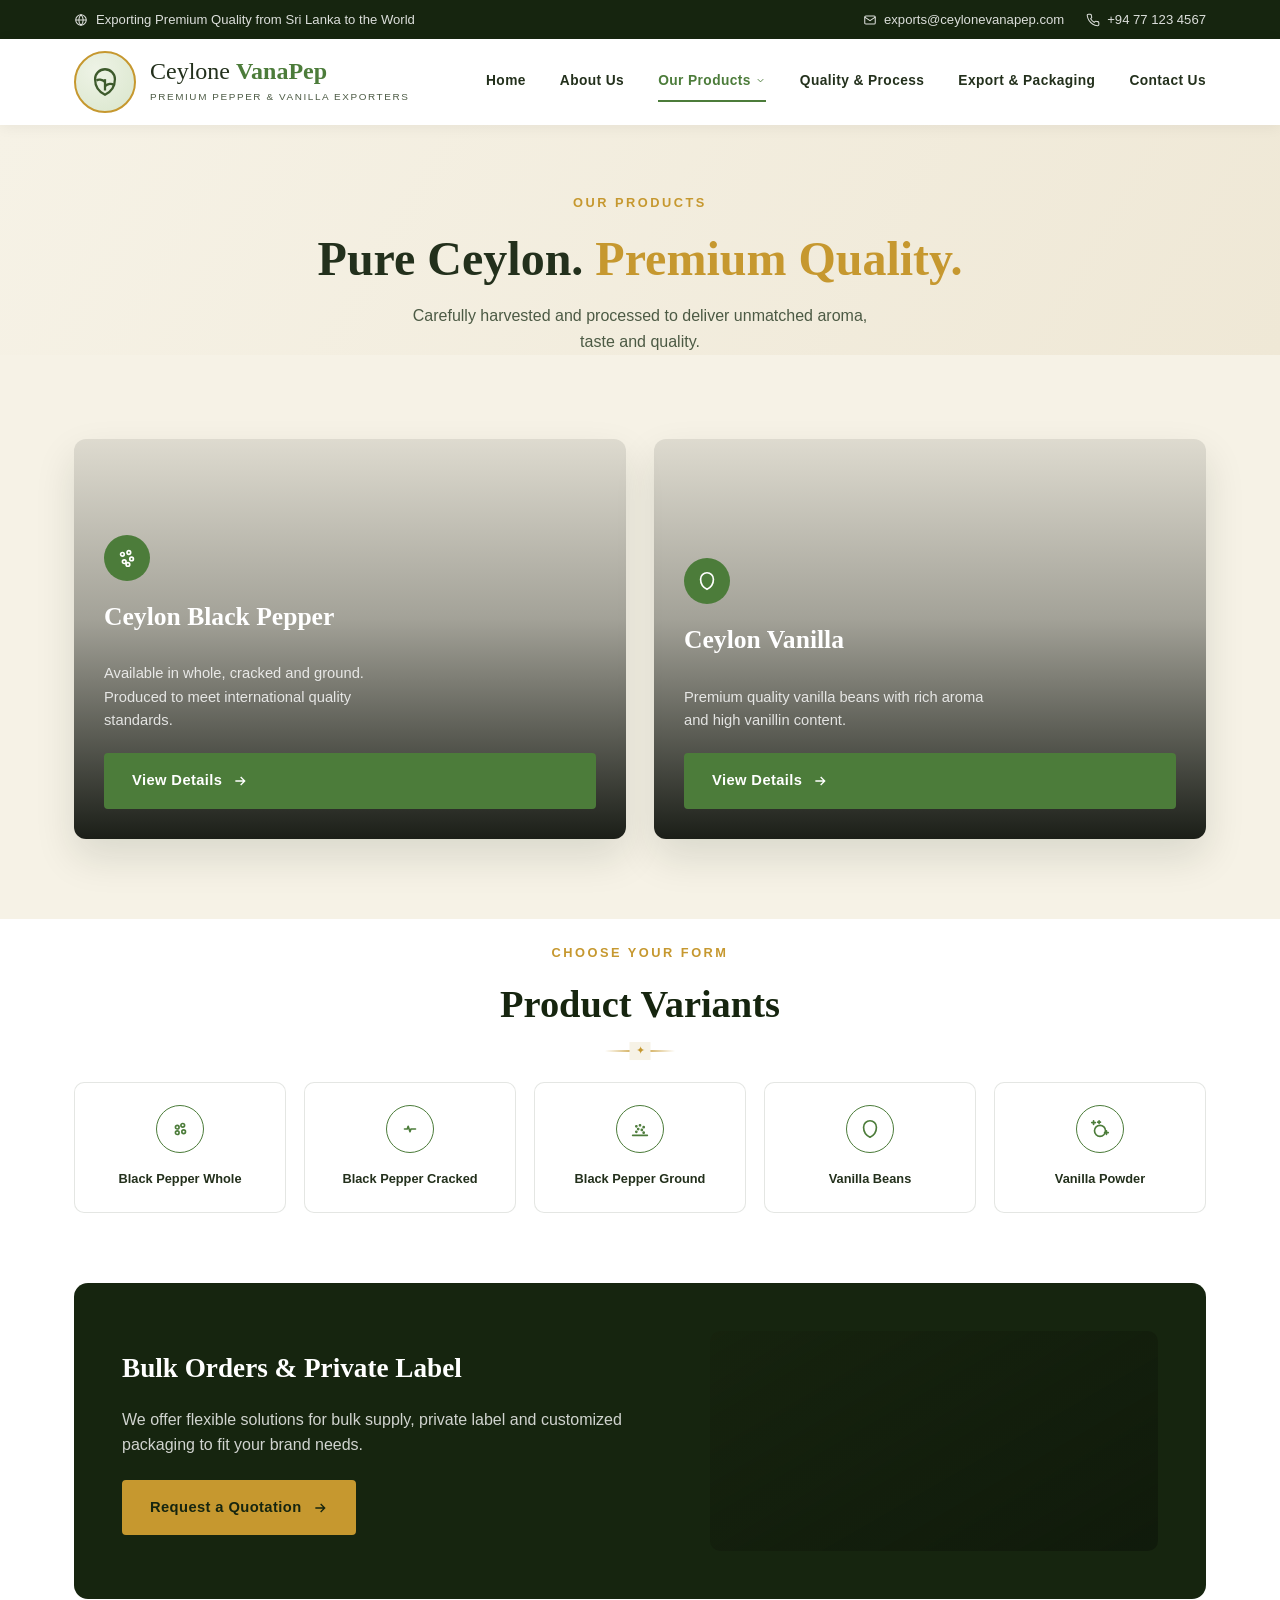
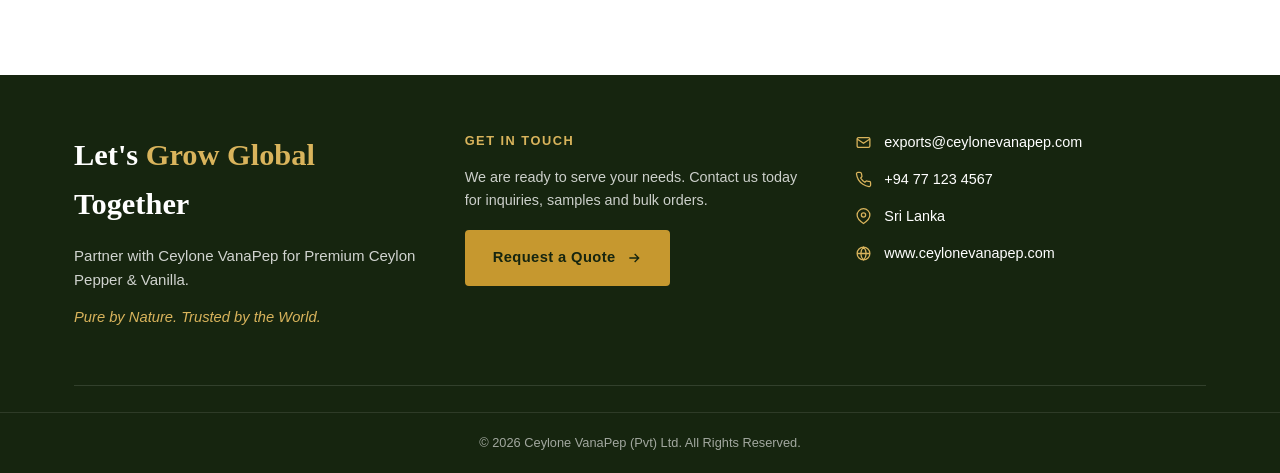
==== products.html @ 0f171f82 "Initial commit" ====
<!DOCTYPE html>
<html lang="en">
<head>
<meta charset="UTF-8" />
<meta name="viewport" content="width=device-width, initial-scale=1.0" />
<title>Our Products | Ceylone VanaPep</title>
<meta name="description" content="Explore Ceylone VanaPep's range of Ceylon Black Pepper and Vanilla products, available whole, cracked, ground and in bulk or private-label packaging." />
<link rel="stylesheet" href="css/style.css" />
</head>
<body>

<div class="topbar">
  <div class="container">
    <div class="topbar-left">
      <svg viewBox="0 0 24 24" fill="none" stroke="currentColor" stroke-width="1.8"><circle cx="12" cy="12" r="9"/><path d="M3 12h18M12 3c2.5 2.5 3.8 5.6 3.8 9s-1.3 6.5-3.8 9c-2.5-2.5-3.8-5.6-3.8-9s1.3-6.5 3.8-9z"/></svg>
      <span>Exporting Premium Quality from Sri Lanka to the World</span>
    </div>
    <div class="topbar-right">
      <a href="mailto:exports@ceylonevanapep.com">
        <svg viewBox="0 0 24 24" fill="none" stroke="currentColor" stroke-width="1.8"><rect x="3" y="5" width="18" height="14" rx="2"/><path d="m3 7 9 6 9-6"/></svg>
        exports@ceylonevanapep.com
      </a>
      <a href="tel:+94771234567">
        <svg viewBox="0 0 24 24" fill="none" stroke="currentColor" stroke-width="1.8"><path d="M22 16.9v3a2 2 0 0 1-2.2 2 19.8 19.8 0 0 1-8.6-3.1 19.5 19.5 0 0 1-6-6A19.8 19.8 0 0 1 2.1 4.2 2 2 0 0 1 4.1 2h3a2 2 0 0 1 2 1.7c.1.9.3 1.8.6 2.7a2 2 0 0 1-.4 2.1L8 9.9a16 16 0 0 0 6 6l1.4-1.3a2 2 0 0 1 2.1-.4c.9.3 1.8.5 2.7.6a2 2 0 0 1 1.8 2.1z"/></svg>
        +94 77 123 4567
      </a>
    </div>
  </div>
</div>

<header class="site-header">
  <div class="container">
    <a href="index.html" class="brand">
      <div class="brand-mark">
        <svg viewBox="0 0 24 24" fill="none" stroke="#3d5a2c" stroke-width="1.6"><path d="M12 21c-4-2-7-6-7-11a7 7 0 0 1 14 0c0 5-3 9-7 11z"/><path d="M12 10v8"/><path d="M12 12c-2-2-5-2-6-1"/><path d="M12 15c2-2 5-2 6-1"/></svg>
      </div>
      <div>
        <div class="brand-name">Ceylone <span>VanaPep</span></div>
        <div class="brand-tag">Premium Pepper &amp; Vanilla Exporters</div>
      </div>
    </a>
    <nav class="main-nav">
      <ul>
        <li><a href="index.html">Home</a></li>
        <li><a href="about.html">About Us</a></li>
        <li class="nav-dropdown">
          <a href="products.html" class="active">Our Products
            <svg viewBox="0 0 24 24" fill="none" stroke="currentColor" stroke-width="2"><path d="m6 9 6 6 6-6"/></svg>
          </a>
          <div class="dropdown-panel">
            <a href="#pepper">Ceylon Black Pepper</a>
            <a href="#vanilla">Ceylon Vanilla</a>
          </div>
        </li>
        <li><a href="quality.html">Quality &amp; Process</a></li>
        <li><a href="export.html">Export &amp; Packaging</a></li>
        <li><a href="contact.html">Contact Us</a></li>
      </ul>
    </nav>
    <button class="nav-toggle" aria-label="Toggle menu">
      <svg viewBox="0 0 24 24" fill="none" stroke="currentColor" stroke-width="2"><path d="M4 7h16M4 12h16M4 17h16"/></svg>
    </button>
  </div>
  <nav class="mobile-nav">
    <a href="index.html">Home</a>
    <a href="about.html">About Us</a>
    <a href="products.html" class="active">Our Products</a>
    <a href="quality.html">Quality &amp; Process</a>
    <a href="export.html">Export &amp; Packaging</a>
    <a href="contact.html">Contact Us</a>
  </nav>
</header>

<section class="page-hero" style="padding-bottom:0;">
  <div class="container" style="grid-template-columns:1fr;text-align:center;">
    <div>
      <span class="eyebrow" style="justify-content:center;">Our Products</span>
      <h1 style="margin-top:6px;">Pure Ceylon. <span>Premium Quality.</span></h1>
      <p style="margin:0 auto;">Carefully harvested and processed to deliver unmatched aroma, taste and quality.</p>
    </div>
  </div>
</section>

<section class="products-section" style="padding-top:44px;">
  <div class="container">
    <div class="product-grid">
      <div class="product-card pepper-bg" id="pepper">
        <div class="product-badge"><svg viewBox="0 0 24 24" fill="none" stroke="#fff" stroke-width="1.8"><circle cx="7" cy="8" r="2"/><circle cx="14" cy="6" r="2"/><circle cx="17" cy="13" r="2"/><circle cx="9" cy="16" r="2"/><circle cx="13" cy="19" r="2"/></svg></div>
        <h3>Ceylon Black Pepper</h3>
        <p>Available in whole, cracked and ground. Produced to meet international quality standards.</p>
        <a href="contact.html" class="btn btn-green">View Details
          <svg viewBox="0 0 24 24" fill="none" stroke="currentColor" stroke-width="2"><path d="M5 12h14M13 6l6 6-6 6"/></svg>
        </a>
      </div>
      <div class="product-card vanilla-bg" id="vanilla">
        <div class="product-badge"><svg viewBox="0 0 24 24" fill="none" stroke="#fff" stroke-width="1.8"><path d="M12 21c-4-2-7-6-7-11a7 7 0 0 1 14 0c0 5-3 9-7 11z"/></svg></div>
        <h3>Ceylon Vanilla</h3>
        <p>Premium quality vanilla beans with rich aroma and high vanillin content.</p>
        <a href="contact.html" class="btn btn-green">View Details
          <svg viewBox="0 0 24 24" fill="none" stroke="currentColor" stroke-width="2"><path d="M5 12h14M13 6l6 6-6 6"/></svg>
        </a>
      </div>
    </div>
  </div>
</section>

<section class="content-section white" style="padding-top:20px;">
  <div class="container center">
    <span class="eyebrow">Choose Your Form</span>
    <h2 class="section-title">Product Variants</h2>
    <div class="divider"></div>
  </div>
  <div class="container">
    <div class="variant-row">
      <div class="variant-card">
        <div class="icon-circle"><svg viewBox="0 0 24 24" fill="none" stroke-width="1.8" stroke-linecap="round" stroke-linejoin="round"><circle cx="9" cy="10" r="2"/><circle cx="15" cy="8" r="2"/><circle cx="16" cy="15" r="2"/><circle cx="9" cy="16" r="2"/></svg></div>
        <span>Black Pepper Whole</span>
      </div>
      <div class="variant-card">
        <div class="icon-circle"><svg viewBox="0 0 24 24" fill="none" stroke-width="1.8" stroke-linecap="round" stroke-linejoin="round"><path d="M6 12h3l1-3 2 6 1-3h5"/></svg></div>
        <span>Black Pepper Cracked</span>
      </div>
      <div class="variant-card">
        <div class="icon-circle"><svg viewBox="0 0 24 24" fill="none" stroke-width="1.8" stroke-linecap="round" stroke-linejoin="round"><circle cx="8" cy="9" r="0.6" fill="currentColor"/><circle cx="12" cy="8" r="0.6" fill="currentColor"/><circle cx="16" cy="10" r="0.6" fill="currentColor"/><circle cx="10" cy="12" r="0.6" fill="currentColor"/><circle cx="14" cy="13" r="0.6" fill="currentColor"/><circle cx="8" cy="15" r="0.6" fill="currentColor"/><circle cx="16" cy="16" r="0.6" fill="currentColor"/><path d="M4 19h16"/></svg></div>
        <span>Black Pepper Ground</span>
      </div>
      <div class="variant-card">
        <div class="icon-circle"><svg viewBox="0 0 24 24" fill="none" stroke-width="1.8" stroke-linecap="round" stroke-linejoin="round"><path d="M12 21c-4-2-7-6-7-11a7 7 0 0 1 14 0c0 5-3 9-7 11z"/></svg></div>
        <span>Vanilla Beans</span>
      </div>
      <div class="variant-card">
        <div class="icon-circle"><svg viewBox="0 0 24 24" fill="none" stroke-width="1.8" stroke-linecap="round" stroke-linejoin="round"><path d="M5 3v4M3 5h4M19 14v4M17 16h4M11 3v3M9.5 4.5h3"/><circle cx="12" cy="14" r="6"/></svg></div>
        <span>Vanilla Powder</span>
      </div>
    </div>

    <div class="bulk-band">
      <div>
        <h3>Bulk Orders &amp; Private Label</h3>
        <p>We offer flexible solutions for bulk supply, private label and customized packaging to fit your brand needs.</p>
        <a href="contact.html" class="btn btn-gold">Request a Quotation
          <svg viewBox="0 0 24 24" fill="none" stroke="currentColor" stroke-width="2"><path d="M5 12h14M13 6l6 6-6 6"/></svg>
        </a>
      </div>
      <div class="bulk-media"></div>
    </div>
  </div>
</section>

<section class="footer-cta">
  <div class="container">
    <div class="cta-top">
      <div>
        <h2>Let's <span class="accent">Grow Global</span> Together</h2>
        <p class="cta-desc">Partner with Ceylone VanaPep for Premium Ceylon Pepper &amp; Vanilla.</p>
        <p class="tagline">Pure by Nature. Trusted by the World.</p>
      </div>
      <div class="cta-mid">
        <h5>Get in Touch</h5>
        <p>We are ready to serve your needs. Contact us today for inquiries, samples and bulk orders.</p>
        <a href="contact.html" class="btn btn-gold">Request a Quote
          <svg viewBox="0 0 24 24" fill="none" stroke="currentColor" stroke-width="2"><path d="M5 12h14M13 6l6 6-6 6"/></svg>
        </a>
      </div>
      <div>
        <ul class="cta-contact-list">
          <li><svg viewBox="0 0 24 24" fill="none" stroke="currentColor" stroke-width="1.8"><rect x="3" y="5" width="18" height="14" rx="2"/><path d="m3 7 9 6 9-6"/></svg> exports@ceylonevanapep.com</li>
          <li><svg viewBox="0 0 24 24" fill="none" stroke="currentColor" stroke-width="1.8"><path d="M22 16.9v3a2 2 0 0 1-2.2 2 19.8 19.8 0 0 1-8.6-3.1 19.5 19.5 0 0 1-6-6A19.8 19.8 0 0 1 2.1 4.2 2 2 0 0 1 4.1 2h3a2 2 0 0 1 2 1.7c.1.9.3 1.8.6 2.7a2 2 0 0 1-.4 2.1L8 9.9a16 16 0 0 0 6 6l1.4-1.3a2 2 0 0 1 2.1-.4c.9.3 1.8.5 2.7.6a2 2 0 0 1 1.8 2.1z"/></svg> +94 77 123 4567</li>
          <li><svg viewBox="0 0 24 24" fill="none" stroke="currentColor" stroke-width="1.8"><path d="M21 10c0 6-9 12-9 12s-9-6-9-12a9 9 0 0 1 18 0z"/><circle cx="12" cy="10" r="3"/></svg> Sri Lanka</li>
          <li><svg viewBox="0 0 24 24" fill="none" stroke="currentColor" stroke-width="1.8"><circle cx="12" cy="12" r="9"/><path d="M3 12h18M12 3c2.5 2.5 3.8 5.6 3.8 9s-1.3 6.5-3.8 9c-2.5-2.5-3.8-5.6-3.8-9s1.3-6.5 3.8-9z"/></svg> www.ceylonevanapep.com</li>
        </ul>
      </div>
    </div>
  </div>
  <div class="footer-bottom">&copy; 2026 Ceylone VanaPep (Pvt) Ltd. All Rights Reserved.</div>
</section>

<script src="js/main.js"></script>
</body>
</html>
---- css/style.css ----
/* ==========================================================================
   Ceylone VanaPep — shared stylesheet
   ========================================================================== */

:root {
  --dark-green: #16250f;
  --dark-green-2: #1d2f14;
  --green: #4c7c3a;
  --green-mid: #416b31;
  --green-light: #79a562;
  --gold: #c6982f;
  --gold-light: #d9b45c;
  --cream: #f6f2e6;
  --cream-2: #efe8d6;
  --text-dark: #23301c;
  --text-mid: #4c5a44;
  --text-light: #f6f2e6;
  --white: #ffffff;
  --border-soft: rgba(35, 48, 28, 0.12);
  --shadow: 0 18px 40px rgba(20, 30, 15, 0.12);
  --font-head: Georgia, "Times New Roman", "Iowan Old Style", serif;
  --font-body: "Segoe UI", "Helvetica Neue", Arial, sans-serif;
}

* { box-sizing: border-box; }

html { scroll-behavior: smooth; }

body {
  margin: 0;
  font-family: var(--font-body);
  color: var(--text-dark);
  background: var(--cream);
  line-height: 1.6;
}

img { max-width: 100%; display: block; }

a { color: inherit; text-decoration: none; }

ul { list-style: none; margin: 0; padding: 0; }

.container {
  width: 100%;
  max-width: 1180px;
  margin: 0 auto;
  padding: 0 24px;
}

section { position: relative; }

/* -------------------- Utility -------------------- */

.eyebrow {
  display: inline-flex;
  align-items: center;
  gap: 8px;
  color: var(--gold);
  font-weight: 700;
  letter-spacing: 2.5px;
  font-size: 0.8rem;
  text-transform: uppercase;
}

.section-title {
  font-family: var(--font-head);
  font-size: clamp(1.8rem, 3vw, 2.5rem);
  margin: 10px 0 14px;
  color: var(--dark-green);
}

.section-sub {
  color: var(--text-mid);
  max-width: 640px;
  margin: 0 auto 8px;
}

.center { text-align: center; }

.divider {
  width: 70px;
  height: 2px;
  background: linear-gradient(90deg, transparent, var(--gold), transparent);
  margin: 14px auto;
  position: relative;
}
.divider::after {
  content: "\2726";
  position: absolute;
  left: 50%;
  top: 50%;
  transform: translate(-50%, -50%);
  color: var(--gold);
  font-size: 0.7rem;
  background: var(--cream);
  padding: 0 6px;
}
.divider.on-dark::after { background: var(--dark-green); }
.divider.left { margin-left: 0; }

.btn {
  display: inline-flex;
  align-items: center;
  gap: 10px;
  padding: 14px 26px;
  border-radius: 4px;
  font-weight: 600;
  font-size: 0.92rem;
  letter-spacing: 0.4px;
  border: 2px solid transparent;
  cursor: pointer;
  transition: all 0.2s ease;
}
.btn svg { width: 16px; height: 16px; flex-shrink: 0; }

.btn-green {
  background: var(--green);
  color: #fff;
  border-color: var(--green);
}
.btn-green:hover { background: var(--green-mid); border-color: var(--green-mid); }

.btn-outline-dark {
  background: transparent;
  color: var(--dark-green);
  border-color: var(--dark-green);
}
.btn-outline-dark:hover { background: var(--dark-green); color: #fff; }

.btn-outline-light {
  background: transparent;
  color: #fff;
  border-color: rgba(255,255,255,0.6);
}
.btn-outline-light:hover { background: #fff; color: var(--dark-green); }

.btn-gold {
  background: var(--gold);
  color: var(--dark-green);
  border-color: var(--gold);
}
.btn-gold:hover { background: var(--gold-light); border-color: var(--gold-light); }

.btn-block { width: 100%; justify-content: center; }

/* -------------------- Top bar -------------------- */

.topbar {
  background: var(--dark-green);
  color: rgba(255,255,255,0.85);
  font-size: 0.82rem;
}
.topbar .container {
  display: flex;
  align-items: center;
  justify-content: space-between;
  padding-top: 9px;
  padding-bottom: 9px;
  flex-wrap: wrap;
  gap: 6px;
}
.topbar-left { display: flex; align-items: center; gap: 8px; }
.topbar-right { display: flex; align-items: center; gap: 22px; }
.topbar-right a { display: flex; align-items: center; gap: 7px; }
.topbar-right a:hover { color: var(--gold-light); }
.topbar svg { width: 14px; height: 14px; }

/* -------------------- Header / nav -------------------- */

.site-header {
  background: #fff;
  box-shadow: 0 2px 14px rgba(0,0,0,0.06);
  position: sticky;
  top: 0;
  z-index: 100;
}
.site-header .container {
  display: flex;
  align-items: center;
  justify-content: space-between;
  padding-top: 12px;
  padding-bottom: 12px;
}

.brand { display: flex; align-items: center; gap: 14px; }

.brand-mark {
  width: 62px;
  height: 62px;
  border-radius: 50%;
  border: 2px solid var(--gold);
  display: flex;
  align-items: center;
  justify-content: center;
  flex-shrink: 0;
  background: radial-gradient(circle at 35% 30%, #eef3e6, #d9e6cc);
}
.brand-mark svg { width: 34px; height: 34px; }

.brand-name {
  font-family: var(--font-head);
  font-size: 1.5rem;
  color: var(--text-dark);
  line-height: 1.05;
}
.brand-name span { color: var(--green); font-weight: 700; }
.brand-tag {
  font-size: 0.62rem;
  letter-spacing: 1.6px;
  color: var(--text-mid);
  text-transform: uppercase;
  margin-top: 4px;
}

.main-nav ul { display: flex; gap: 34px; align-items: center; }
.main-nav a {
  font-size: 0.86rem;
  font-weight: 600;
  letter-spacing: 0.4px;
  color: var(--text-dark);
  padding: 8px 0;
  border-bottom: 2px solid transparent;
  display: flex;
  align-items: center;
  gap: 4px;
}
.main-nav a:hover, .main-nav a.active { color: var(--green); border-color: var(--green); }
.main-nav svg { width: 11px; height: 11px; }

.nav-dropdown { position: relative; }
.dropdown-panel {
  position: absolute;
  top: 100%;
  left: -18px;
  background: #fff;
  box-shadow: var(--shadow);
  border-radius: 8px;
  padding: 10px;
  min-width: 200px;
  opacity: 0;
  visibility: hidden;
  transform: translateY(8px);
  transition: all 0.18s ease;
}
.nav-dropdown:hover .dropdown-panel {
  opacity: 1; visibility: visible; transform: translateY(0);
}
.dropdown-panel a {
  display: block;
  padding: 9px 12px;
  border-radius: 5px;
  border: none;
  font-size: 0.85rem;
}
.dropdown-panel a:hover { background: var(--cream); color: var(--green); }

.nav-toggle {
  display: none;
  background: none;
  border: none;
  cursor: pointer;
  padding: 6px;
}
.nav-toggle svg { width: 26px; height: 26px; }

/* -------------------- Page header banner (inner pages) -------------------- */

.page-hero {
  background: linear-gradient(120deg, var(--cream) 0%, var(--cream-2) 100%);
  padding: 64px 0 56px;
  overflow: hidden;
}
.page-hero .container {
  display: grid;
  grid-template-columns: 1.05fr 0.95fr;
  gap: 50px;
  align-items: center;
}
.page-hero h1 {
  font-family: var(--font-head);
  font-size: clamp(2.2rem, 4vw, 3rem);
  margin: 0 0 6px;
  color: var(--text-dark);
}
.page-hero h1 span { color: var(--gold); }
.page-hero .italic-sub {
  font-style: italic;
  color: var(--green);
  font-size: 1.15rem;
  margin: 14px 0 16px;
}
.page-hero p { color: var(--text-mid); max-width: 480px; }
.page-hero-media {
  border-radius: 14px;
  overflow: hidden;
  min-height: 320px;
  box-shadow: var(--shadow);
}

.leaf-panel {
  background:
    linear-gradient(160deg, rgba(15,25,10,0.15), rgba(10,16,7,0.4)),
    url("assets/images/vanilla-flower.jpg") center/cover no-repeat;
  position: relative;
}
.leaf-panel.light {
  background:
    linear-gradient(160deg, rgba(255,255,255,0.05), rgba(20,30,12,0.15)),
    url("assets/images/hero-hills.jpg") center/cover no-repeat;
}
.leaf-panel.gold {
  background:
    radial-gradient(circle at 80% 15%, rgba(255,255,255,0.25), transparent 40%),
    linear-gradient(135deg, #a9772c, #5c3f16 80%);
}
.leaf-panel.sunset {
  background:
    linear-gradient(180deg, rgba(30,20,5,0.05) 0%, rgba(10,16,7,0.65) 100%),
    url("assets/images/cargo-ship-sunset.jpg") center/cover no-repeat;
}
.leaf-panel .deco-icon {
  position: absolute;
  opacity: 0.9;
}

/* -------------------- Hero (home) -------------------- */

.hero {
  position: relative;
  background:
    linear-gradient(100deg, rgba(10,18,6,0.9) 0%, rgba(10,18,6,0.62) 45%, rgba(10,18,6,0.32) 75%),
    url("assets/images/hero-hills.jpg") center/cover no-repeat;
  color: #fff;
  padding: 100px 0 90px;
  overflow: hidden;
}
.hero .container {
  display: grid;
  grid-template-columns: 1fr 0.85fr;
  gap: 40px;
  align-items: center;
  position: relative;
  z-index: 2;
}
.hero h1 {
  font-family: var(--font-head);
  font-size: clamp(2.3rem, 4.4vw, 3.3rem);
  line-height: 1.15;
  margin: 0 0 22px;
}
.hero h1 .accent { color: var(--green-light); }
.hero p { color: rgba(255,255,255,0.85); max-width: 460px; margin-bottom: 30px; font-size: 1.02rem; }
.hero .divider { margin: 18px 0; }
.hero-actions { display: flex; gap: 16px; flex-wrap: wrap; }

.hero-visual {
  border-radius: 16px;
  min-height: 380px;
  position: relative;
  box-shadow: 0 30px 60px rgba(0,0,0,0.4);
  background: url("assets/images/pepper-bowl.jpg") center/cover no-repeat;
  overflow: hidden;
}
.hero-visual::before {
  content: "";
  position: absolute; inset: 0;
  background: linear-gradient(160deg, rgba(20,30,12,0.05), rgba(10,16,7,0.35));
}

/* -------------------- Feature strip -------------------- */

.feature-strip {
  background: var(--cream);
  padding: 46px 0;
  border-bottom: 1px solid var(--border-soft);
}
.feature-strip .grid,
.icon-row {
  display: grid;
  grid-template-columns: repeat(5, 1fr);
  gap: 26px;
}
.feature-item { text-align: center; }
.feature-item .icon-circle { margin: 0 auto 14px; }
.feature-item h4 { font-size: 0.92rem; margin: 0 0 6px; color: var(--text-dark); letter-spacing: 0.3px; }
.feature-item p { font-size: 0.82rem; color: var(--text-mid); margin: 0; }

.icon-circle {
  width: 58px;
  height: 58px;
  border-radius: 50%;
  border: 1.5px solid var(--green);
  display: flex;
  align-items: center;
  justify-content: center;
}
.icon-circle svg { width: 26px; height: 26px; stroke: var(--green); }

/* -------------------- Products section -------------------- */

.products-section { padding: 80px 0; }

.product-grid {
  display: grid;
  grid-template-columns: 1fr 1fr;
  gap: 28px;
  margin-top: 40px;
}
.product-card {
  position: relative;
  border-radius: 12px;
  overflow: hidden;
  min-height: 400px;
  display: flex;
  flex-direction: column;
  justify-content: flex-end;
  padding: 30px;
  color: #fff;
  box-shadow: var(--shadow);
}
.product-card::before {
  content: "";
  position: absolute; inset: 0;
  background: linear-gradient(0deg, rgba(8,12,6,0.92) 0%, rgba(8,12,6,0.35) 55%, rgba(8,12,6,0.1) 100%);
  z-index: 1;
}
.product-card > * { position: relative; z-index: 2; }
.product-card.pepper-bg {
  background: url("assets/images/pepper-bowl.jpg") center/cover no-repeat;
}
.product-card.vanilla-bg {
  background: url("assets/images/vanilla-pods.jpg") center/cover no-repeat;
}
.product-badge {
  width: 46px; height: 46px; border-radius: 50%;
  background: var(--green);
  display: flex; align-items: center; justify-content: center;
  margin-bottom: 16px;
}
.product-badge svg { width: 22px; height: 22px; stroke: #fff; }
.product-card h3 { font-family: var(--font-head); font-size: 1.6rem; margin: 0 0 10px; }
.product-card p { color: rgba(255,255,255,0.82); font-size: 0.92rem; margin-bottom: 20px; max-width: 300px; }

/* -------------------- Why choose (dark & light variants) -------------------- */

.why-section { padding: 64px 0; }
.why-section.dark { background: var(--dark-green); color: #fff; }
.why-section.light { background: var(--cream-2); }

.why-section .eyebrow { display: block; }
.why-section .section-title.on-dark { color: #fff; }

.why-grid {
  display: grid;
  grid-template-columns: repeat(6, 1fr);
  gap: 22px;
  margin-top: 44px;
}
.why-item { text-align: center; }
.why-item .icon-circle { border-color: var(--gold); margin-bottom: 16px; }
.why-item .icon-circle svg { stroke: var(--gold); }
.why-section.dark .icon-circle { border-color: rgba(255,255,255,0.5); }
.why-section.dark .icon-circle svg { stroke: #fff; }
.why-item h4 { font-size: 0.86rem; letter-spacing: 0.4px; margin: 0 0 8px; text-transform: uppercase; }
.why-item p { font-size: 0.8rem; margin: 0; opacity: 0.85; }
.why-section.dark .why-item p { color: rgba(255,255,255,0.72); }
.why-section.light .why-item p { color: var(--text-mid); }

/* -------------------- Footer CTA -------------------- */

.footer-cta {
  background: var(--dark-green);
  color: #fff;
  padding: 56px 0 0;
  position: relative;
  overflow: hidden;
}
.footer-cta .cta-top {
  display: grid;
  grid-template-columns: 1fr 1fr 1fr;
  gap: 40px;
  padding-bottom: 40px;
  border-bottom: 1px solid rgba(255,255,255,0.12);
  position: relative;
  z-index: 2;
}
.footer-cta h2 {
  font-family: var(--font-head);
  font-size: 1.9rem;
  margin: 0 0 12px;
}
.footer-cta h2 .accent { color: var(--gold-light); }
.footer-cta .cta-desc { color: rgba(255,255,255,0.8); margin-bottom: 14px; font-size: 0.94rem; }
.footer-cta .tagline { font-style: italic; color: var(--gold-light); font-size: 0.92rem; }

.cta-mid h5 { text-transform: uppercase; letter-spacing: 1.5px; font-size: 0.8rem; color: var(--gold-light); margin: 0 0 12px; }
.cta-mid p { color: rgba(255,255,255,0.78); font-size: 0.9rem; margin-bottom: 18px; }

.cta-contact-list li { display: flex; align-items: center; gap: 12px; margin-bottom: 14px; font-size: 0.9rem; }
.cta-contact-list svg { width: 17px; height: 17px; stroke: var(--gold-light); flex-shrink: 0; }

.footer-bottom {
  text-align: center;
  padding: 20px 0;
  margin-top: 26px;
  border-top: 1px solid rgba(255,255,255,0.1);
  font-size: 0.8rem;
  color: rgba(255,255,255,0.6);
  position: relative;
  z-index: 2;
}

.footer-cta .leaf-deco {
  position: absolute;
  right: -40px;
  bottom: -20px;
  width: 320px;
  height: 320px;
  opacity: 0.12;
  z-index: 1;
}

/* -------------------- Generic content sections -------------------- */

.content-section { padding: 76px 0; }
.content-section.cream { background: var(--cream); }
.content-section.white { background: #fff; }

.two-col {
  display: grid;
  grid-template-columns: 1fr 1.1fr 0.9fr;
  gap: 40px;
  align-items: center;
}
.two-col.simple { grid-template-columns: 1fr 1fr; }

.check-list li {
  display: flex;
  gap: 14px;
  margin-bottom: 20px;
}
.check-list svg { width: 22px; height: 22px; stroke: var(--green); flex-shrink: 0; margin-top: 2px; }
.check-list h5 { margin: 0 0 3px; font-size: 0.95rem; }
.check-list p { margin: 0; font-size: 0.83rem; color: var(--text-mid); }

/* Values (circular, dark band) */
.values-band {
  background:
    linear-gradient(180deg, rgba(22,37,15,0.93), rgba(22,37,15,0.93)),
    url("assets/images/berries-branch.jpg") center/cover no-repeat;
  color: #fff;
  padding: 64px 0;
}
.values-grid {
  display: grid;
  grid-template-columns: repeat(5, 1fr) ;
  gap: 24px;
  margin-top: 44px;
}
.value-item { text-align: center; }
.value-ring {
  width: 84px; height: 84px; border-radius: 50%;
  border: 1.5px solid var(--gold-light);
  display: flex; align-items: center; justify-content: center;
  margin: 0 auto 16px;
}
.value-ring svg { width: 32px; height: 32px; stroke: var(--gold-light); }
.value-item h4 { font-size: 0.88rem; letter-spacing: 0.6px; margin: 0 0 8px; }
.value-item p { font-size: 0.8rem; color: rgba(255,255,255,0.7); margin: 0; }

.values-band .container.with-media {
  grid-template-columns: none;
}

/* -------------------- Products page -------------------- */

.variant-row {
  display: grid;
  grid-template-columns: repeat(5, 1fr);
  gap: 18px;
  margin-top: 30px;
}
.variant-card {
  background: #fff;
  border: 1px solid var(--border-soft);
  border-radius: 10px;
  padding: 22px 12px;
  text-align: center;
  transition: box-shadow 0.2s ease, transform 0.2s ease;
}
.variant-card:hover { box-shadow: var(--shadow); transform: translateY(-3px); }
.variant-card .icon-circle { margin: 0 auto 12px; width: 48px; height: 48px; }
.variant-card .icon-circle svg { width: 22px; height: 22px; }
.variant-card span { font-size: 0.8rem; font-weight: 600; }

.bulk-band {
  background: var(--dark-green);
  color: #fff;
  border-radius: 14px;
  padding: 48px;
  display: grid;
  grid-template-columns: 1.1fr 0.9fr;
  gap: 40px;
  align-items: center;
  margin-top: 70px;
}
.bulk-band h3 { font-family: var(--font-head); font-size: 1.7rem; margin: 0 0 14px; }
.bulk-band p { color: rgba(255,255,255,0.8); margin-bottom: 22px; }
.bulk-media {
  border-radius: 10px;
  min-height: 220px;
  background:
    linear-gradient(150deg, rgba(20,15,5,0.1), rgba(10,16,7,0.5)),
    url("assets/images/burlap-sacks.jpg") center/cover no-repeat;
}

/* -------------------- Quality & process page -------------------- */

.process-row {
  display: grid;
  grid-template-columns: repeat(6, 1fr);
  gap: 4px;
  margin-top: 50px;
  position: relative;
}
.process-step { text-align: center; position: relative; padding: 0 8px; }
.process-num {
  width: 76px; height: 76px;
  border-radius: 50%;
  background: var(--white);
  border: 2px solid var(--green);
  display: flex; align-items: center; justify-content: center;
  margin: 0 auto 16px;
  position: relative;
  z-index: 2;
}
.process-num svg { width: 30px; height: 30px; stroke: var(--green); }
.process-step h5 { font-size: 0.85rem; margin: 0 0 6px; }
.process-step p { font-size: 0.78rem; color: var(--text-mid); margin: 0; }
.process-arrow {
  position: absolute;
  top: 38px;
  right: -18px;
  color: var(--green);
  z-index: 1;
  font-size: 1.2rem;
}

.stats-row {
  display: grid;
  grid-template-columns: repeat(4, 1fr);
  gap: 24px;
  margin-top: 20px;
}
.stat-card {
  background: #fff;
  border-radius: 10px;
  padding: 28px 20px;
  text-align: center;
  border: 1px solid var(--border-soft);
}
.stat-card .icon-circle { margin: 0 auto 14px; }
.stat-card h5 { font-size: 0.88rem; margin: 0 0 6px; }
.stat-card p { font-size: 0.8rem; color: var(--text-mid); margin: 0; }

/* -------------------- Export & packaging page -------------------- */

.export-hero {
  min-height: 340px;
  border-radius: 14px;
  overflow: hidden;
  box-shadow: var(--shadow);
}

.services-grid {
  display: grid;
  grid-template-columns: 1fr 1fr;
  gap: 50px;
  align-items: center;
}

.packaging-row {
  display: grid;
  grid-template-columns: repeat(5, 1fr);
  gap: 20px;
  margin-top: 40px;
}
.pack-card {
  border-radius: 12px;
  overflow: hidden;
  background: #fff;
  border: 1px solid var(--border-soft);
  text-align: center;
  padding-bottom: 18px;
}
.pack-media {
  height: 130px;
  background: linear-gradient(150deg, #cddab8, #8fae72 70%);
  background-size: cover;
  background-position: center;
}
.pack-media.pk-1 { background-image: linear-gradient(150deg, rgba(20,15,5,0.05), rgba(10,16,7,0.35)), url("assets/images/burlap-sacks.jpg"); }
.pack-media.pk-2 { background-image: linear-gradient(150deg, rgba(20,15,5,0.05), rgba(10,16,7,0.35)), url("assets/images/seed-sack.jpg"); }
.pack-media.pk-3 { background-image: linear-gradient(150deg, rgba(20,15,5,0.05), rgba(10,16,7,0.35)), url("assets/images/pepper-bowl.jpg"); }
.pack-media.pk-4 { background-image: linear-gradient(150deg, rgba(20,15,5,0.05), rgba(10,16,7,0.35)), url("assets/images/vanilla-pods.jpg"); }
.pack-media.pk-5 { background-image: linear-gradient(150deg, rgba(20,15,5,0.05), rgba(10,16,7,0.35)), url("assets/images/hero-hills.jpg"); }
.pack-card h5 { font-size: 0.88rem; margin: 16px 0 4px; }
.pack-card p { font-size: 0.76rem; color: var(--text-mid); margin: 0; padding: 0 10px; }

/* -------------------- Contact page -------------------- */

.contact-grid {
  display: grid;
  grid-template-columns: 0.85fr 1.15fr;
  gap: 44px;
  margin-top: 40px;
}
.contact-info-list li {
  display: flex;
  gap: 16px;
  margin-bottom: 26px;
}
.contact-info-list .icon-circle { flex-shrink: 0; }
.contact-info-list h5 { margin: 0 0 4px; font-size: 0.95rem; }
.contact-info-list p { margin: 0; font-size: 0.85rem; color: var(--text-mid); }

.contact-form-card {
  background: #fff;
  border-radius: 14px;
  padding: 36px;
  box-shadow: var(--shadow);
}
.contact-form-card h3 { font-family: var(--font-head); margin: 0 0 20px; font-size: 1.3rem; }

.form-row { display: grid; grid-template-columns: 1fr 1fr; gap: 18px; margin-bottom: 18px; }
.form-field { display: flex; flex-direction: column; gap: 7px; }
.form-field.full { grid-column: 1 / -1; }
.form-field label { font-size: 0.82rem; font-weight: 600; color: var(--text-dark); }
.form-field input,
.form-field select,
.form-field textarea {
  border: 1px solid var(--border-soft);
  border-radius: 6px;
  padding: 11px 13px;
  font-family: var(--font-body);
  font-size: 0.9rem;
  background: var(--cream);
  color: var(--text-dark);
}
.form-field input:focus,
.form-field select:focus,
.form-field textarea:focus {
  outline: 2px solid var(--green-light);
  outline-offset: 1px;
}
.form-field textarea { resize: vertical; min-height: 110px; }

.form-status { margin-top: 14px; font-size: 0.85rem; }
.form-status.success { color: var(--green); }

/* -------------------- Responsive -------------------- */

@media (max-width: 980px) {
  .main-nav { display: none; }
  .nav-toggle { display: inline-flex; }
  .hero .container,
  .page-hero .container,
  .two-col,
  .two-col.simple,
  .services-grid,
  .contact-grid,
  .bulk-band { grid-template-columns: 1fr; }
  .product-grid { grid-template-columns: 1fr; }
  .why-grid { grid-template-columns: repeat(3, 1fr); }
  .icon-row, .feature-strip .grid { grid-template-columns: repeat(3, 1fr); }
  .values-grid { grid-template-columns: repeat(3, 1fr); }
  .variant-row { grid-template-columns: repeat(3, 1fr); }
  .process-row { grid-template-columns: repeat(3, 1fr); }
  .process-arrow { display: none; }
  .packaging-row { grid-template-columns: repeat(3, 1fr); }
  .stats-row { grid-template-columns: repeat(2, 1fr); }
  .footer-cta .cta-top { grid-template-columns: 1fr; gap: 30px; }
  .form-row { grid-template-columns: 1fr; }
}

@media (max-width: 640px) {
  .topbar-right { gap: 12px; }
  .why-grid, .icon-row, .feature-strip .grid, .values-grid, .variant-row, .process-row, .packaging-row {
    grid-template-columns: repeat(2, 1fr);
  }
  .brand-name { font-size: 1.2rem; }
  .brand-mark { width: 50px; height: 50px; }
}

/* -------------------- Mobile nav panel -------------------- */

.mobile-nav {
  display: none;
  flex-direction: column;
  background: #fff;
  padding: 10px 24px 20px;
  border-top: 1px solid var(--border-soft);
}
.mobile-nav.open { display: flex; }
.mobile-nav a {
  padding: 12px 0;
  border-bottom: 1px solid var(--border-soft);
  font-weight: 600;
  font-size: 0.92rem;
}
.mobile-nav a.active { color: var(--green); }
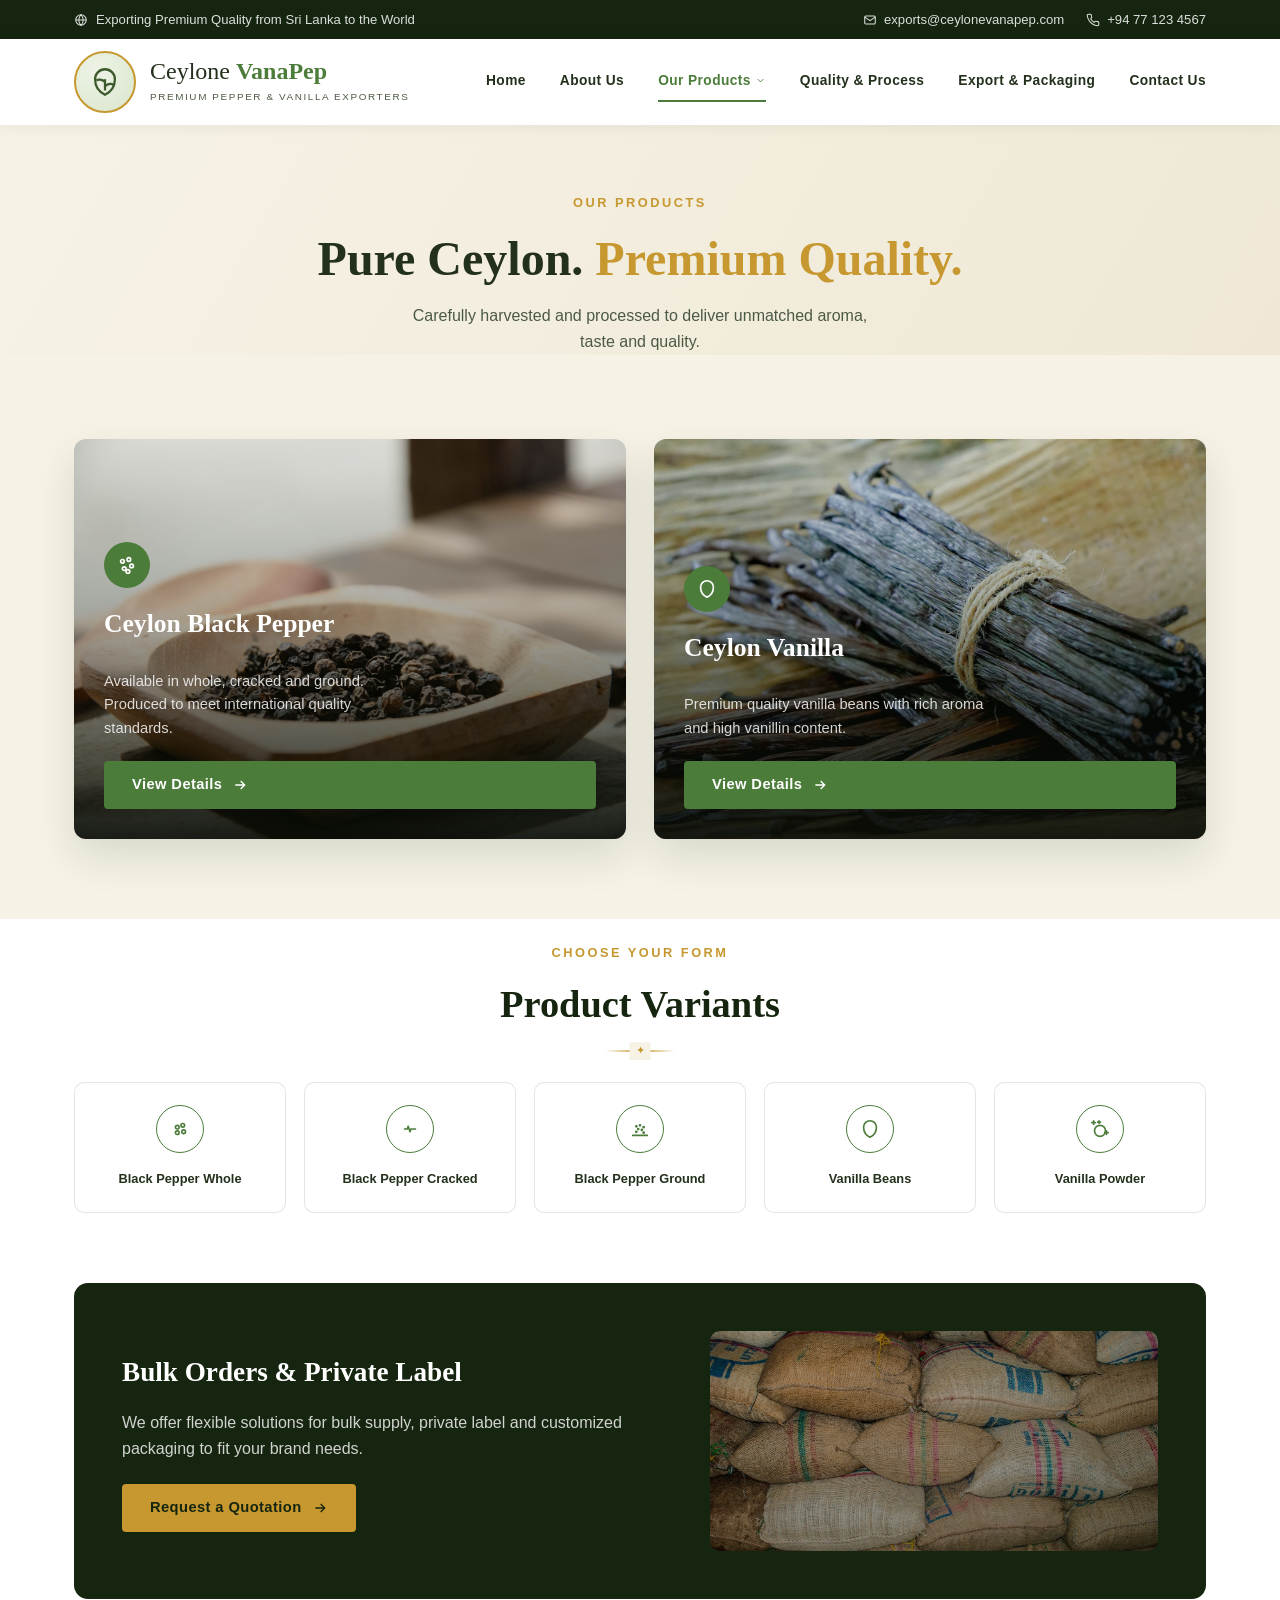
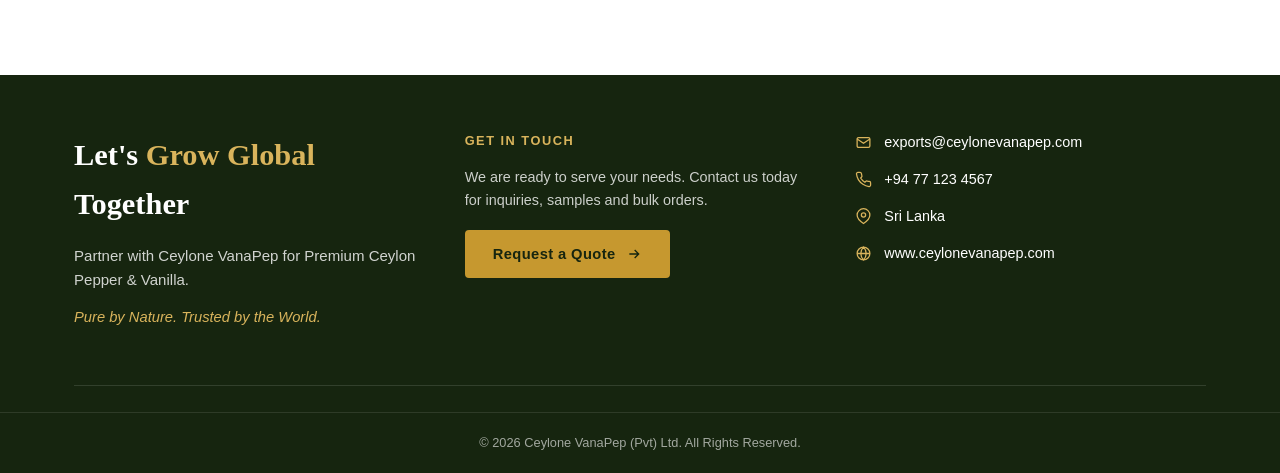
==== commit 8036d94e: "up" ====
--- a/products.html
+++ b/products.html
@@ -88,17 +88,17 @@
         <div class="product-badge"><svg viewBox="0 0 24 24" fill="none" stroke="#fff" stroke-width="1.8"><circle cx="7" cy="8" r="2"/><circle cx="14" cy="6" r="2"/><circle cx="17" cy="13" r="2"/><circle cx="9" cy="16" r="2"/><circle cx="13" cy="19" r="2"/></svg></div>
         <h3>Ceylon Black Pepper</h3>
         <p>Available in whole, cracked and ground. Produced to meet international quality standards.</p>
-        <a href="contact.html" class="btn btn-green">View Details
+        <button type="button" class="btn btn-green" data-product-details="pepper" aria-haspopup="dialog">View Details
           <svg viewBox="0 0 24 24" fill="none" stroke="currentColor" stroke-width="2"><path d="M5 12h14M13 6l6 6-6 6"/></svg>
-        </a>
+        </button>
       </div>
       <div class="product-card vanilla-bg" id="vanilla">
         <div class="product-badge"><svg viewBox="0 0 24 24" fill="none" stroke="#fff" stroke-width="1.8"><path d="M12 21c-4-2-7-6-7-11a7 7 0 0 1 14 0c0 5-3 9-7 11z"/></svg></div>
         <h3>Ceylon Vanilla</h3>
         <p>Premium quality vanilla beans with rich aroma and high vanillin content.</p>
-        <a href="contact.html" class="btn btn-green">View Details
+        <button type="button" class="btn btn-green" data-product-details="vanilla" aria-haspopup="dialog">View Details
           <svg viewBox="0 0 24 24" fill="none" stroke="currentColor" stroke-width="2"><path d="M5 12h14M13 6l6 6-6 6"/></svg>
-        </a>
+        </button>
       </div>
     </div>
   </div>
--- a/css/style.css
+++ b/css/style.css
@@ -104,8 +104,10 @@
   gap: 10px;
   padding: 14px 26px;
   border-radius: 4px;
+  font-family: var(--font-body);
   font-weight: 600;
   font-size: 0.92rem;
+  line-height: 1;
   letter-spacing: 0.4px;
   border: 2px solid transparent;
   cursor: pointer;
@@ -300,13 +302,13 @@
 .leaf-panel {
   background:
     linear-gradient(160deg, rgba(15,25,10,0.15), rgba(10,16,7,0.4)),
-    url("assets/images/vanilla-flower.jpg") center/cover no-repeat;
+    url("../assets/images/vanilla-flower.jpg") center/cover no-repeat;
   position: relative;
 }
 .leaf-panel.light {
   background:
     linear-gradient(160deg, rgba(255,255,255,0.05), rgba(20,30,12,0.15)),
-    url("assets/images/hero-hills.jpg") center/cover no-repeat;
+    url("../assets/images/hero-hills.jpg") center/cover no-repeat;
 }
 .leaf-panel.gold {
   background:
@@ -316,7 +318,7 @@
 .leaf-panel.sunset {
   background:
     linear-gradient(180deg, rgba(30,20,5,0.05) 0%, rgba(10,16,7,0.65) 100%),
-    url("assets/images/cargo-ship-sunset.jpg") center/cover no-repeat;
+    url("../assets/images/cargo-ship-sunset.jpg") center/cover no-repeat;
 }
 .leaf-panel .deco-icon {
   position: absolute;
@@ -329,7 +331,7 @@
   position: relative;
   background:
     linear-gradient(100deg, rgba(10,18,6,0.9) 0%, rgba(10,18,6,0.62) 45%, rgba(10,18,6,0.32) 75%),
-    url("assets/images/hero-hills.jpg") center/cover no-repeat;
+    url("../assets/images/hero-hills.jpg") center/cover no-repeat;
   color: #fff;
   padding: 100px 0 90px;
   overflow: hidden;
@@ -358,7 +360,7 @@
   min-height: 380px;
   position: relative;
   box-shadow: 0 30px 60px rgba(0,0,0,0.4);
-  background: url("assets/images/pepper-bowl.jpg") center/cover no-repeat;
+  background: url("../assets/images/pepper-bowl.jpg") center/cover no-repeat;
   overflow: hidden;
 }
 .hero-visual::before {
@@ -426,10 +428,10 @@
 }
 .product-card > * { position: relative; z-index: 2; }
 .product-card.pepper-bg {
-  background: url("assets/images/pepper-bowl.jpg") center/cover no-repeat;
+  background: url("../assets/images/pepper-bowl.jpg") center/cover no-repeat;
 }
 .product-card.vanilla-bg {
-  background: url("assets/images/vanilla-pods.jpg") center/cover no-repeat;
+  background: url("../assets/images/vanilla-pods.jpg") center/cover no-repeat;
 }
 .product-badge {
   width: 46px; height: 46px; border-radius: 50%;
@@ -547,7 +549,7 @@
 .values-band {
   background:
     linear-gradient(180deg, rgba(22,37,15,0.93), rgba(22,37,15,0.93)),
-    url("assets/images/berries-branch.jpg") center/cover no-repeat;
+    url("../assets/images/berries-branch.jpg") center/cover no-repeat;
   color: #fff;
   padding: 64px 0;
 }
@@ -611,7 +613,7 @@
   min-height: 220px;
   background:
     linear-gradient(150deg, rgba(20,15,5,0.1), rgba(10,16,7,0.5)),
-    url("assets/images/burlap-sacks.jpg") center/cover no-repeat;
+    url("../assets/images/burlap-sacks.jpg") center/cover no-repeat;
 }
 
 /* -------------------- Quality & process page -------------------- */
@@ -699,11 +701,11 @@
   background-size: cover;
   background-position: center;
 }
-.pack-media.pk-1 { background-image: linear-gradient(150deg, rgba(20,15,5,0.05), rgba(10,16,7,0.35)), url("assets/images/burlap-sacks.jpg"); }
-.pack-media.pk-2 { background-image: linear-gradient(150deg, rgba(20,15,5,0.05), rgba(10,16,7,0.35)), url("assets/images/seed-sack.jpg"); }
-.pack-media.pk-3 { background-image: linear-gradient(150deg, rgba(20,15,5,0.05), rgba(10,16,7,0.35)), url("assets/images/pepper-bowl.jpg"); }
-.pack-media.pk-4 { background-image: linear-gradient(150deg, rgba(20,15,5,0.05), rgba(10,16,7,0.35)), url("assets/images/vanilla-pods.jpg"); }
-.pack-media.pk-5 { background-image: linear-gradient(150deg, rgba(20,15,5,0.05), rgba(10,16,7,0.35)), url("assets/images/hero-hills.jpg"); }
+.pack-media.pk-1 { background-image: linear-gradient(150deg, rgba(20,15,5,0.05), rgba(10,16,7,0.35)), url("../assets/images/burlap-sacks.jpg"); }
+.pack-media.pk-2 { background-image: linear-gradient(150deg, rgba(20,15,5,0.05), rgba(10,16,7,0.35)), url("../assets/images/seed-sack.jpg"); }
+.pack-media.pk-3 { background-image: linear-gradient(150deg, rgba(20,15,5,0.05), rgba(10,16,7,0.35)), url("../assets/images/pepper-bowl.jpg"); }
+.pack-media.pk-4 { background-image: linear-gradient(150deg, rgba(20,15,5,0.05), rgba(10,16,7,0.35)), url("../assets/images/vanilla-pods.jpg"); }
+.pack-media.pk-5 { background-image: linear-gradient(150deg, rgba(20,15,5,0.05), rgba(10,16,7,0.35)), url("../assets/images/hero-hills.jpg"); }
 .pack-card h5 { font-size: 0.88rem; margin: 16px 0 4px; }
 .pack-card p { font-size: 0.76rem; color: var(--text-mid); margin: 0; padding: 0 10px; }
 
@@ -809,3 +811,113 @@
   font-size: 0.92rem;
 }
 .mobile-nav a.active { color: var(--green); }
+
+/* -------------------- Product details modal -------------------- */
+
+.modal-overlay {
+  position: fixed;
+  inset: 0;
+  z-index: 1000;
+  display: flex;
+  align-items: flex-start;
+  justify-content: center;
+  padding: 44px 20px;
+  overflow-y: auto;
+  background: rgba(8, 12, 6, 0.62);
+  opacity: 0;
+  transition: opacity 0.2s ease;
+}
+.modal-overlay[hidden] { display: none; }
+.modal-overlay.open { opacity: 1; }
+
+.modal {
+  position: relative;
+  width: 100%;
+  max-width: 720px;
+  background: var(--white);
+  border-radius: 14px;
+  overflow: hidden;
+  box-shadow: 0 30px 70px rgba(8, 12, 6, 0.45);
+  transform: translateY(14px);
+  transition: transform 0.2s ease;
+}
+.modal-overlay.open .modal { transform: translateY(0); }
+
+.modal-close {
+  position: absolute;
+  top: 14px;
+  right: 14px;
+  z-index: 2;
+  width: 38px;
+  height: 38px;
+  border: none;
+  border-radius: 50%;
+  background: rgba(255, 255, 255, 0.92);
+  color: var(--text-dark);
+  display: flex;
+  align-items: center;
+  justify-content: center;
+  cursor: pointer;
+  transition: background 0.2s ease;
+}
+.modal-close:hover { background: var(--cream-2); }
+.modal-close svg { width: 20px; height: 20px; }
+
+.modal-media {
+  height: 200px;
+  background-color: var(--cream-2);
+  background-size: cover;
+  background-position: center;
+}
+
+.modal-body { padding: 28px 34px 34px; }
+.modal-body h3 {
+  font-family: var(--font-head);
+  font-size: 1.7rem;
+  color: var(--dark-green);
+  margin: 8px 0 12px;
+}
+.modal-body h4 {
+  font-size: 0.8rem;
+  text-transform: uppercase;
+  letter-spacing: 1.4px;
+  color: var(--green);
+  margin: 24px 0 12px;
+}
+.modal-body > p { color: var(--text-mid); margin: 0; font-size: 0.92rem; }
+
+.modal-tags { display: flex; flex-wrap: wrap; gap: 8px; }
+.modal-tags span {
+  background: var(--cream);
+  border: 1px solid var(--border-soft);
+  border-radius: 999px;
+  padding: 6px 14px;
+  font-size: 0.8rem;
+  font-weight: 600;
+  color: var(--text-dark);
+}
+
+.spec-list {
+  border: 1px solid var(--border-soft);
+  border-radius: 8px;
+  overflow: hidden;
+}
+.spec-list li {
+  display: flex;
+  justify-content: space-between;
+  gap: 16px;
+  padding: 11px 15px;
+  font-size: 0.84rem;
+}
+.spec-list li:nth-child(odd) { background: var(--cream); }
+.spec-list li span:first-child { color: var(--text-mid); }
+.spec-list li span:last-child { font-weight: 600; color: var(--text-dark); text-align: right; }
+
+.modal-body .btn { margin-top: 26px; }
+
+@media (max-width: 640px) {
+  .modal-overlay { padding: 18px 12px; }
+  .modal-body { padding: 22px 20px 26px; }
+  .modal-media { height: 160px; }
+  .modal-body h3 { font-size: 1.45rem; }
+}
